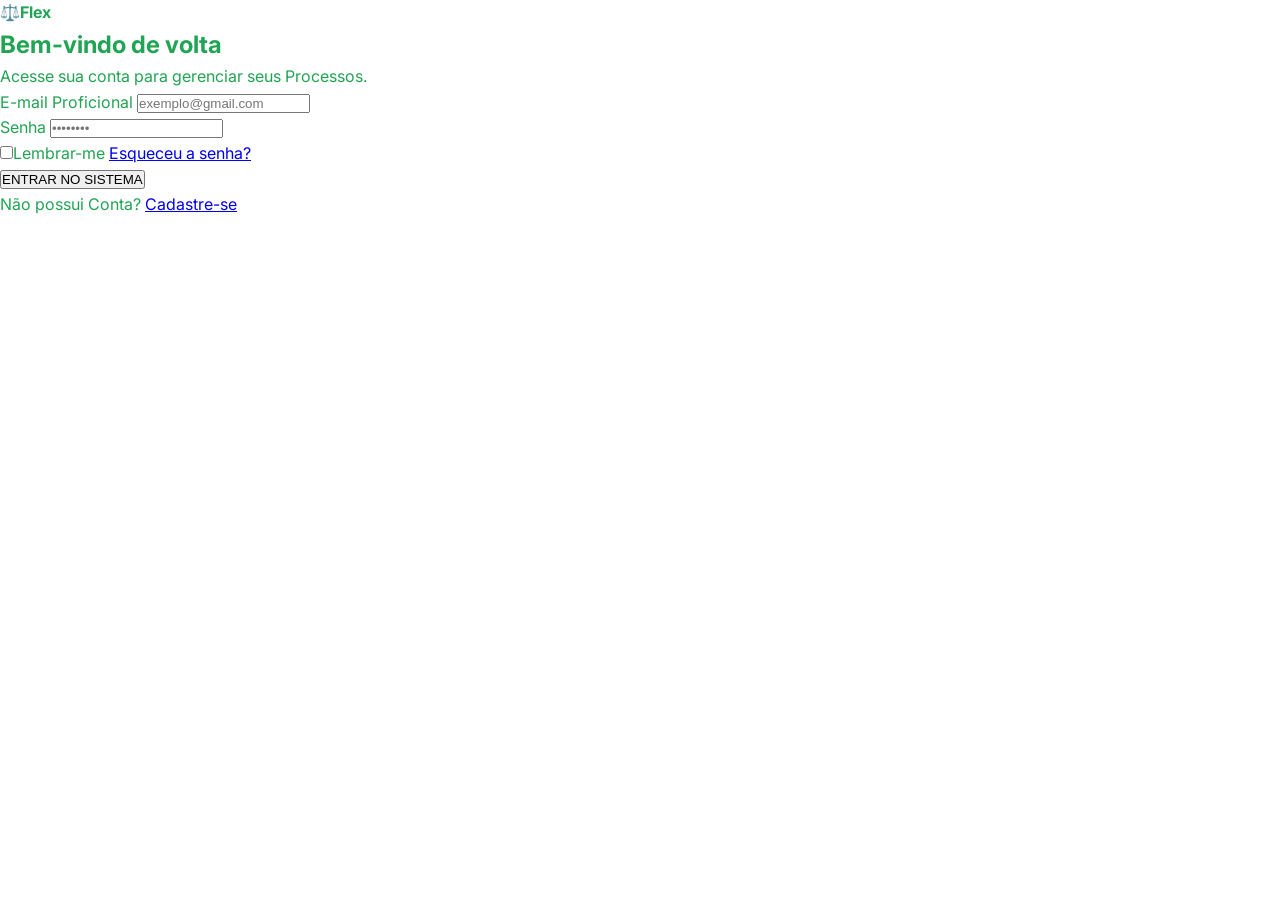
==== login.html @ d251703c "Realizando a implementação do Form de Login" ====
<!DOCTYPE html>
<html lang="pt-BR">
<head>

    <meta charset="UTF-8">
    <meta name="viewport" content="width=device-width, initial-scale=1.0">
    <title> Login| FLEX </title>
    <link rel="stylesheet" href="CSS/style.css">
    <link href="https://fonts.googleapis.com/css2?family=Inter:wght@400;600;700&display=swap" rel="stylesheet">

</head>

<body  class="login-page">

    <div class="login-container">
        <div class="login-box">
            <div class="login-logo">

                <span>⚖️</span><strong>Flex</strong>
            </div>

            <h2> Bem-vindo de volta </h2>
            <p>Acesse sua conta para gerenciar seus Processos. </p>

            <form id="loginForm">

                <div class=" input-group">

                    <label for="email">E-mail Proficional </label>
                    <input type="email" id="email"placeholder ="exemplo@gmail.com" required>
                
                </div>

                <div class="input-group">

                    <label for="passoword">Senha</label>
                    <input type="password" id="passsword" placeholder="••••••••"required>
                
                </div>

                <div class="login-options">
                    <label><input type="checkbox">Lembrar-me </label>
                    <a href="#">Esqueceu a senha?</a>

                </div>

                <button type="submit" class="btn-login">ENTRAR NO SISTEMA</button>
            </form>

            <P class="Signup-Link"> Não possui Conta? <a href="Cadastro.html">Cadastre-se</a></p>
        </div>
    </div>
    
</body>
</html>
---- CSS/style.css ----
:root {
    --primary-color: #0d2137;
    --accent-color: #21a453;
    --text-color: #333;
    --bg-light: #f9f9f9;
    --white: #ffffff;
}

*{
    margin: 0;
    padding: 0;
    box-sizing: border-box;
}

body {
    font-family: 'Inter',sans-serif;
    color: var(--accent-color);
    line-height: 1.6;
    background-color: var(--white);
}

.container {
    max-width: 1200px;
    margin: 0 auto;
    padding: 0 20px;
}

.navbar {

    background-color: var(--primary-color);
    padding: 15px 0;
    color: var(--white);
}

.nav-content {
    display: flex;
    justify-content: space-between;
    align-items: center;
}
.logo {
    font-size: 1.5rem;
    color: #d4af37;
}
.nav-links{
    list-style: none;
    display: flex;
    gap: 30px;
}

.nav-links a {
    color: var(--white);
    text-decoration: none;
    font-size: 0.9rem;
}

.btn-primary {
    background: var(--accent-color);
    color: white;
    padding: 10px 25px;
    border-radius: 25px;
    text-decoration: none;
    font-weight: bold;
    font-size: 0.8rem;
}
.btn-text {
    background: var(--accent-color);
    color: white;
    padding: 10px 25px;
    border-radius: 25px;
    text-decoration: none;
    font-weight: bold;
    font-size: 0.8rem;
    margin-right: 20px;
}
.hero-content {
    display: flex;
    align-items: center;
    gap: 50px;
}
.hero-text h1 {
    font-size: 2.8rem;
    color: var(--primary-color);
    line-height: 1.2;
    margin-bottom: 20px;

}

.brand-cta {
    color:#b8974d ;
}

.btn-cta {
    display: inline-block;
    background: var(--accent-color);
    color: white;
    padding: 18px 40px;
    border-radius: 30px;
    text-decoration: none;
    font-weight: bold;
    margin-top: 30px;
    box-shadow: 0 4px 15px rgba(33, 164, 83, 0.3)
}

.features {
    padding: 60px 0;
}

.grid-features {
    display: grid;
    grid-template-columns: repeat(auto-fit, minmax(300px, 1fr));
    gap: 30px;
}

.card {
    background: var(--white);
    padding: 40px;
    border-radius: 15px;
    box-shadow: 0 10px 30px rgba(0,0,0,0.05);
    text-align: left;
    transition: transform 0.3s;
}

.card:hover {
    transform: translateY(-10px);
}

.card-icon {
    font-size: 2rem;
    margin-bottom: 20px;
}

.card h3 {
    margin-bottom: 15px;
    color: var(--primary-color);
}

.hero-image img {
    width: 100%;
    max-width: 900px; 
    height: auto;
    display: block;
    margin: 0 auto;
}
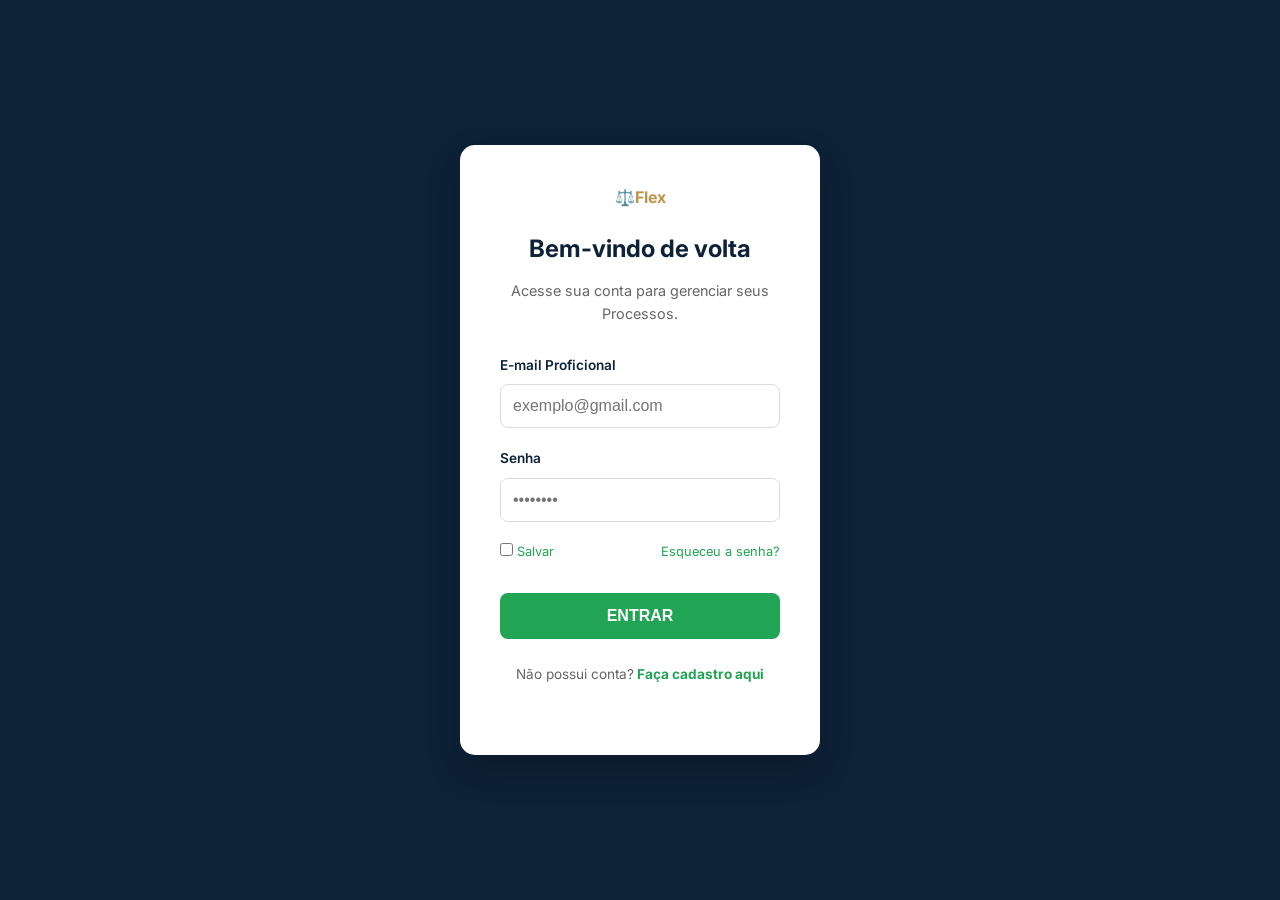
==== commit e0b29977: "Realizando a implementação da tela de login e style" ====
--- a/login.html
+++ b/login.html
@@ -39,15 +39,15 @@
                 </div>
 
                 <div class="login-options">
-                    <label><input type="checkbox">Lembrar-me </label>
+                    <label><input type="checkbox"> Salvar</label>
                     <a href="#">Esqueceu a senha?</a>
 
                 </div>
 
-                <button type="submit" class="btn-login">ENTRAR NO SISTEMA</button>
+                <button type="submit" class="btn-login"> ENTRAR</button>
             </form>
-
-            <P class="Signup-Link"> Não possui Conta? <a href="Cadastro.html">Cadastre-se</a></p>
+             <p class="signup-link">Não possui conta?<a href="cadastro.html"> Faça cadastro aqui</a></p>
+        </div>
         </div>
     </div>
     
--- a/CSS/style.css
+++ b/CSS/style.css
@@ -140,4 +140,141 @@
     height: auto;
     display: block;
     margin: 0 auto;
+}
+
+/* 
+Estilização da Pagina de Login 
+*/
+
+.login-page {
+    background-color: var(--primary-color);
+    height: 100vh;
+    display: flex;
+    justify-content: center;
+    align-items: center;
+}
+
+.login-container {
+    width: 100%;
+    max-width: 400px;
+    padding: 20px;
+}
+
+.login-box {
+    background-color: var(--white);
+    padding: 40px;
+    border-radius: 15px;
+    box-shadow: 0 15px 35px rgba(0, 0, 0,0.2);
+    text-align: center;
+}
+
+.login-logo {
+    font-weight: 2rem;
+    color: #b8974d;
+    margin-bottom: 20px;
+}
+
+.login-box h2 {
+    color: var(--primary-color);
+    margin-bottom: 10px;
+
+}
+
+.login-box p {
+    font-size: 0.9rem;
+    color: #666;
+    margin-bottom: 30px;
+}
+
+.input-group {
+    text-align: left;
+    margin-bottom: 20px;
+}
+
+.input-group label {
+    display: block;
+    font-size: 0.85rem;
+    font-weight: 600;
+    margin-bottom: 8px;
+    color: var(--primary-color);
+}
+
+.input-group input {
+    width: 100%;
+    padding: 12px;
+    border: 1px solid #ddd;
+    border-radius:  8px;
+    font-size: 1rem;
+    outline: none;
+    transition: border-color 0.3s;
+
+}
+
+.input-group input:focus {
+    border-color: var(--accent-color);
+}
+
+.login-options {
+
+    display: flex;
+    justify-content: space-between;
+    align-items: center;
+    font-size: 0.8rem;
+    margin-bottom: 30px;
+}
+
+.login-options a {
+
+    color: var(--accent-color);
+    text-decoration: none;
+}
+
+.btn-login {
+
+    width: 100%;
+    background: var(--accent-color);
+    color: white;
+    padding: 14px;
+    border: none;
+    border-radius: 8px;
+    font-weight: bold;
+    cursor: pointer;
+    font-size: 1rem;
+    transition: background 0.3s;
+}
+
+.btn-login:hover {
+    background: #1a8a44;
+}
+
+.signup-link {
+    margin-top: 25px;
+    font-size: 0.85rem !important;
+}
+
+.signup-link a {
+    color:  var(--accent-color);
+    text-decoration: none;
+    font-weight: bold;
+}
+
+/* 
+Estilização da Pagina de cadastro 
+*/
+
+.signup-container {
+    max-width: 530px;
+}
+
+.input-grid {
+    display: grid;
+    grid-template-columns: 1fr 1fr;
+    gap: 15px;
+}
+
+@media (max-width: 600px ) {
+    .input-grid {
+        grid-template-columns: 1fr;
+        gap: 0;
+    }
 }
